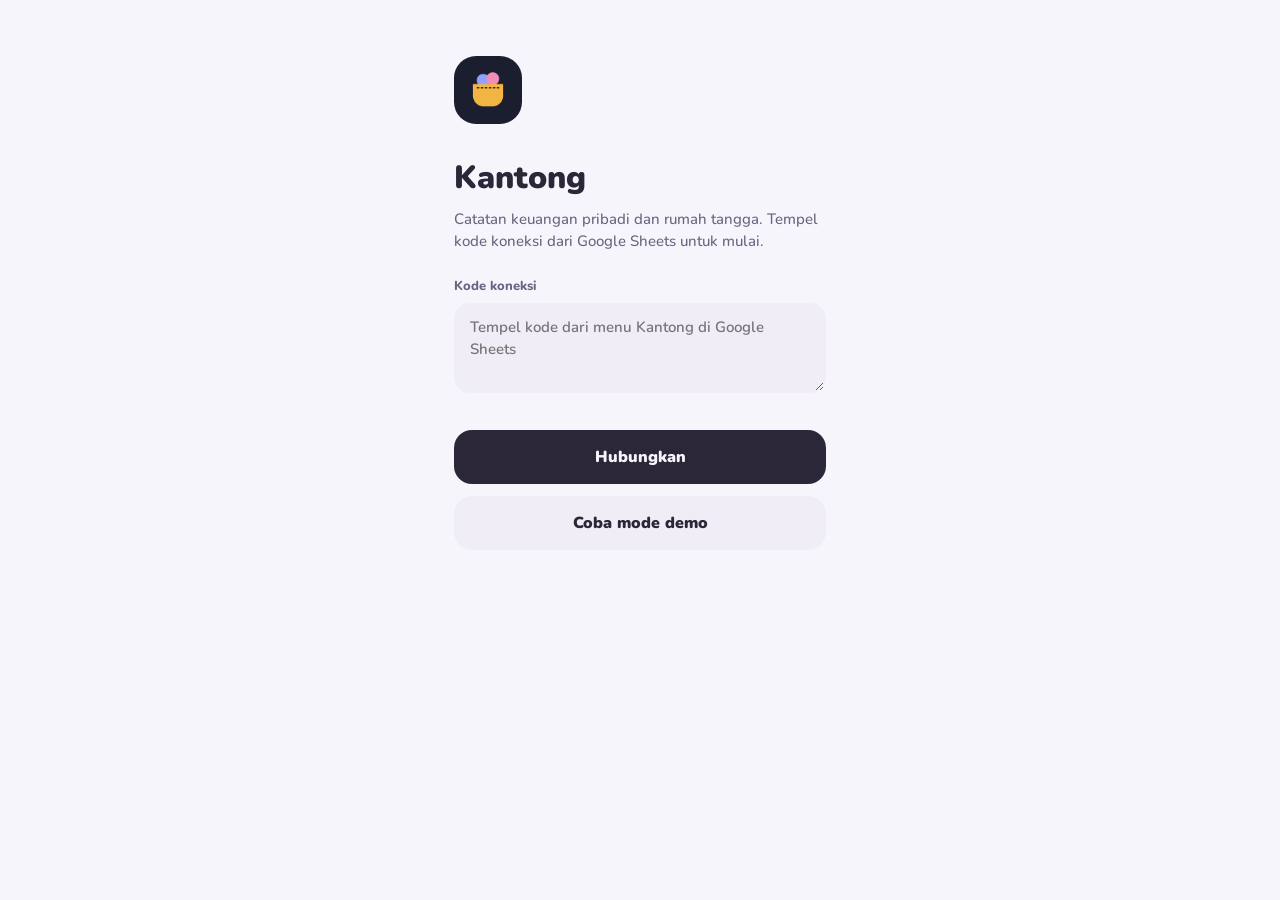
==== public/index.html @ 732570b2 "Tambah aplikasi Kantong + konfigurasi Cloudflare Workers (assets di ./public)" ====
<!doctype html>
<html lang="id">
<head>
  <meta charset="utf-8">
  <meta name="viewport" content="width=device-width, initial-scale=1, viewport-fit=cover">
  <meta name="theme-color" content="#F7F5FC">
  <meta name="color-scheme" content="light dark">
  <meta name="apple-mobile-web-app-capable" content="yes">
  <meta name="mobile-web-app-capable" content="yes">
  <meta name="apple-mobile-web-app-status-bar-style" content="black-translucent">
  <meta name="apple-mobile-web-app-title" content="Kantong">
  <title>Kantong</title>
  <link rel="manifest" href="manifest.webmanifest">
  <link rel="icon" href="icons/icon.svg" type="image/svg+xml">
  <link rel="apple-touch-icon" href="icons/apple-touch-icon.png">
  <link rel="preload" href="fonts/nunito.woff2" as="font" type="font/woff2" crossorigin>
  <link rel="stylesheet" href="styles.css">
</head>
<body>
  <div id="app"></div>
  <div id="toast" class="toast" role="status" aria-live="polite"></div>
  <script src="core.js"></script>
  <script src="app.js"></script>
</body>
</html>
---- public/styles.css ----
@font-face {
  font-family: 'Nunito';
  src: url('fonts/nunito.woff2') format('woff2');
  font-weight: 200 1000;
  font-display: swap;
}

/* ---------- tema terang (default) ---------- */
:root {
  --bg: #F7F5FC;
  --surface: #FFFFFF;
  --surface-2: #F0EDF7;
  --surface-3: #E4DFF0;
  --line: #E4DFF0;
  --text: #2B2638;
  --text-2: #6B6480;
  --text-3: #9C95AE;
  --ink: #2B2638;            /* teks di atas warna pastel, selalu gelap */
  --accent: #C9B8FF;         /* lavender */
  --accent-ink: #2B2638;
  --in: #2F8A66;
  --over: #D9546A;
  --tf: #5B73C9;
  --b-riki: #B8D4FF;         /* biru langit */
  --b-istri: #FFC6DA;        /* pink */
  --b-rt: #FFE29A;           /* butter */
  --hero: #E9E1FF;
  --hero-2: #FFE7D6;
  --shadow: 0 6px 20px rgba(80, 60, 140, .07);
  --tabbar: rgba(255, 255, 255, .9);
  --scrim: rgba(43, 38, 56, .35);

  --gutter: 16px;
  --r-sheet: 28px;
  --r-card: 24px;
  --r-field: 16px;
  --tab-h: 66px;
  --safe-b: env(safe-area-inset-bottom, 0px);
  --safe-t: env(safe-area-inset-top, 0px);
  color-scheme: light;
}

/* ---------- tema gelap ---------- */
@media (prefers-color-scheme: dark) {
  :root:not([data-theme="light"]) {
    --bg: #1B1925; --surface: #252232; --surface-2: #2E2A3D; --surface-3: #3A3550; --line: #3A3550;
    --text: #F3F0FA; --text-2: #B9B2CC; --text-3: #7F7896;
    --accent: #BFAEFF; --in: #8EE3BC; --over: #FF9AAA; --tf: #A9B9FF;
    --b-riki: #9DBFF5; --b-istri: #F5A9C4; --b-rt: #F2D383;
    --hero: #33294F; --hero-2: #3D2F2A;
    --shadow: none; --tabbar: rgba(27, 25, 37, .9); --scrim: rgba(0, 0, 0, .55);
    color-scheme: dark;
  }
}
:root[data-theme="dark"] {
  --bg: #1B1925; --surface: #252232; --surface-2: #2E2A3D; --surface-3: #3A3550; --line: #3A3550;
  --text: #F3F0FA; --text-2: #B9B2CC; --text-3: #7F7896;
  --accent: #BFAEFF; --in: #8EE3BC; --over: #FF9AAA; --tf: #A9B9FF;
  --b-riki: #9DBFF5; --b-istri: #F5A9C4; --b-rt: #F2D383;
  --hero: #33294F; --hero-2: #3D2F2A;
  --shadow: none; --tabbar: rgba(27, 25, 37, .9); --scrim: rgba(0, 0, 0, .55);
  color-scheme: dark;
}

* { box-sizing: border-box; -webkit-tap-highlight-color: transparent; }
html, body { margin: 0; background: var(--bg); color: var(--text); }
body {
  font-family: 'Nunito', ui-rounded, system-ui, -apple-system, 'Segoe UI', sans-serif;
  font-size: 15px; line-height: 1.45; font-weight: 500;
  -webkit-font-smoothing: antialiased; overscroll-behavior-y: none;
}
button, input, select, textarea { font: inherit; color: inherit; }
button { cursor: pointer; border: 0; background: none; padding: 0; }
:focus-visible { outline: 2px solid var(--tf); outline-offset: 2px; border-radius: 10px; }
.num { font-variant-numeric: tabular-nums; }
.muted { color: var(--text-2); }
.faint { color: var(--text-3); }
.hidden { display: none !important; }

/* ---------- shell ---------- */
#app { max-width: 480px; margin: 0 auto; min-height: 100dvh; position: relative; }
.view { padding: calc(var(--safe-t) + 22px) var(--gutter) calc(var(--tab-h) + var(--safe-b) + 32px); }
.topbar { display: flex; align-items: flex-start; justify-content: space-between; gap: 12px; margin-bottom: 18px; }
.topbar h1 { font-size: 27px; line-height: 1.15; font-weight: 900; margin: 2px 0 0; letter-spacing: -0.02em; }
.topbar .date { font-size: 14px; color: var(--text-2); font-weight: 600; }
.back { display: inline-flex; align-items: center; gap: 4px; color: var(--text-2); min-height: 44px; margin: -8px 0 4px -6px; padding: 0 6px; font-weight: 700; }
.back svg { width: 20px; height: 20px; }
.top-actions { display: flex; gap: 8px; align-items: center; }

.sync { display: inline-flex; align-items: center; gap: 6px; font-size: 12px; font-weight: 700; color: var(--text-2);
  min-height: 34px; padding: 0 12px; border-radius: 999px; background: var(--surface); box-shadow: var(--shadow); }
.sync i { width: 8px; height: 8px; border-radius: 50%; background: var(--in); }
.sync.pending i { background: #F2B544; }
.sync.offline i { background: var(--text-3); }
.sync.busy i { animation: pulse 1s ease-in-out infinite; }
@keyframes pulse { 50% { opacity: .3; } }
.theme-btn { width: 34px; height: 34px; border-radius: 50%; background: var(--surface); box-shadow: var(--shadow); display: grid; place-items: center; color: var(--text-2); }
.theme-btn svg { width: 17px; height: 17px; }

.tabbar { position: fixed; left: 0; right: 0; bottom: 0; z-index: 20; padding-bottom: var(--safe-b); background: var(--tabbar);
  backdrop-filter: blur(14px); -webkit-backdrop-filter: blur(14px); border-top: 1px solid var(--line); }
.tabbar nav { max-width: 480px; margin: 0 auto; display: grid; grid-template-columns: repeat(4, 1fr); height: var(--tab-h); padding: 0 8px; }
.tabbar button { display: flex; flex-direction: column; align-items: center; justify-content: center; gap: 3px; font-size: 11px; font-weight: 800; color: var(--text-3); }
.tabbar button svg { width: 24px; height: 24px; padding: 2px; border-radius: 10px; box-sizing: content-box; padding: 3px 14px; }
.tabbar button[aria-current="page"] { color: var(--text); }
.tabbar button[aria-current="page"] svg { background: var(--accent); color: var(--ink); }

/* ---------- section ---------- */
.section { margin-top: 26px; }
.section-h { display: flex; align-items: baseline; justify-content: space-between; margin: 0 4px 10px; }
.section-h h2 { font-size: 18px; font-weight: 900; margin: 0; }
.section-h .aside { font-size: 13px; color: var(--text-2); font-weight: 600; }
.card { background: var(--surface); border-radius: var(--r-card); padding: 18px; box-shadow: var(--shadow); }
.empty { padding: 28px 16px; text-align: center; color: var(--text-2); font-size: 14px; }

/* ---------- chips ---------- */
.chips { display: flex; gap: 8px; overflow-x: auto; scrollbar-width: none; margin: 0 calc(var(--gutter) * -1); padding: 2px var(--gutter); scroll-padding: var(--gutter); }
.chips::-webkit-scrollbar { display: none; }
.chips.wrap { flex-wrap: wrap; overflow: visible; margin: 0; padding: 0; }
.chip { flex: none; display: inline-flex; align-items: center; gap: 8px; min-height: 42px; padding: 0 16px;
  border-radius: 999px; background: var(--surface-2); color: var(--text-2); font-size: 14px; font-weight: 700;
  border: 2px solid transparent; white-space: nowrap; }
.chip .dot { width: 10px; height: 10px; border-radius: 50%; flex: none; }
.chip[aria-pressed="true"] { background: var(--c, var(--accent)); color: var(--ink); }
.chip[aria-pressed="true"] .dot { background: var(--ink) !important; opacity: .35; }
.chip.add { color: var(--text-3); border: 2px dashed var(--line); background: none; }

.seg { display: grid; grid-auto-flow: column; grid-auto-columns: 1fr; background: var(--surface-2); border-radius: 18px; padding: 5px; gap: 4px; }
.seg button { min-height: 40px; border-radius: 14px; font-size: 14px; font-weight: 800; color: var(--text-2); }
.seg button[aria-pressed="true"] { background: var(--surface); color: var(--text); box-shadow: 0 2px 8px rgba(80, 60, 140, .10); }
.seg button[data-tipe="Pengeluaran"][aria-pressed="true"] { background: #FFD1C2; color: var(--ink); }
.seg button[data-tipe="Pemasukan"][aria-pressed="true"] { background: #BDEBD3; color: var(--ink); }
.seg button[data-tipe="Transfer"][aria-pressed="true"] { background: #C7D3FF; color: var(--ink); }

.buku-tabs { display: flex; gap: 8px; overflow-x: auto; scrollbar-width: none; margin-bottom: 16px; }
.buku-tabs button { flex: none; min-height: 38px; padding: 0 16px; border-radius: 999px; font-size: 13px; font-weight: 800;
  color: var(--text-2); background: var(--surface); display: inline-flex; align-items: center; gap: 8px; box-shadow: var(--shadow); }
.buku-tabs button i { width: 9px; height: 9px; border-radius: 50%; background: var(--c); }
.buku-tabs button[aria-pressed="true"] { background: var(--c, var(--accent)); color: var(--ink); }
.buku-tabs button[aria-pressed="true"] i { background: var(--ink); opacity: .35; }

.monthbar { display: flex; align-items: center; justify-content: space-between; margin-bottom: 16px; background: var(--surface); border-radius: 18px; padding: 2px; box-shadow: var(--shadow); }
.monthbar strong { font-size: 16px; font-weight: 900; }
.iconbtn { width: 44px; height: 44px; display: inline-flex; align-items: center; justify-content: center; border-radius: 14px; color: var(--text-2); }
.iconbtn:disabled { opacity: .3; }
.iconbtn svg { width: 20px; height: 20px; }

/* ---------- input form ---------- */
.entry { background: var(--surface); border-radius: var(--r-sheet); padding: 16px; box-shadow: var(--shadow); }
.amount { display: flex; align-items: baseline; gap: 8px; padding: 22px 6px 14px; }
.amount span { font-size: 22px; font-weight: 800; color: var(--text-3); }
.amount input { flex: 1; min-width: 0; background: none; border: 0; outline: none; font-size: 46px; font-weight: 900;
  letter-spacing: -0.02em; line-height: 1.1; caret-color: var(--tf); font-variant-numeric: tabular-nums; color: var(--text); }
.amount input::placeholder { color: var(--surface-3); }
.amount.in input { color: var(--in); }
.amount.tf input { color: var(--tf); }
.field { margin-top: 16px; }
.field label, .field .lbl { display: block; font-size: 13px; color: var(--text-2); margin-bottom: 8px; font-weight: 800; }
.row2 { display: grid; grid-template-columns: 1fr 1fr; gap: 10px; }
.input { width: 100%; min-height: 48px; background: var(--surface-2); border: 2px solid transparent; border-radius: var(--r-field);
  padding: 0 14px; outline: none; font-size: 15px; font-weight: 600; }
.input:focus { border-color: var(--accent); background: var(--surface); }
textarea.input { padding: 12px 14px; min-height: 90px; resize: vertical; }
.toggle { width: 100%; text-align: left; display: flex; align-items: center; justify-content: space-between; gap: 12px; min-height: 48px; }
.toggle .sw { position: relative; width: 48px; height: 30px; border-radius: 999px; background: var(--surface-3); flex: none; transition: background .15s; }
.toggle .sw::after { content: ''; position: absolute; top: 4px; left: 4px; width: 22px; height: 22px; border-radius: 50%; background: #fff; transition: transform .15s; box-shadow: 0 1px 3px rgba(0,0,0,.15); }
.toggle[aria-checked="true"] .sw { background: var(--accent); }
.toggle[aria-checked="true"] .sw::after { transform: translateX(18px); }
.btn { display: inline-flex; align-items: center; justify-content: center; gap: 8px; min-height: 54px; width: 100%;
  border-radius: 18px; font-weight: 900; font-size: 16px; background: var(--text); color: var(--bg); margin-top: 20px; }
.btn:disabled { opacity: .4; }
.btn.ghost { background: var(--surface-2); color: var(--text); }
.btn.danger { background: none; color: var(--over); min-height: 44px; margin-top: 8px; font-weight: 800; }
.btn.small { min-height: 38px; width: auto; padding: 0 16px; font-size: 14px; margin: 0; }
.err { color: var(--over); font-size: 13px; margin-top: 10px; font-weight: 700; }
.readonly-note { display: flex; gap: 10px; align-items: center; font-size: 13px; color: var(--text-2); font-weight: 600;
  background: var(--surface-2); border-radius: 16px; padding: 12px 14px; margin-bottom: 16px; }

/* ---------- budget meter ---------- */
.meter { height: 12px; border-radius: 999px; background: var(--surface-2); overflow: hidden; display: block; }
.meter i { display: block; height: 100%; border-radius: inherit; background: var(--c, var(--accent)); transition: width .4s ease; }
.meter.over i { background: #FFADB9; }
.budget-head { display: flex; justify-content: space-between; align-items: baseline; gap: 12px; margin-bottom: 10px; }
.budget-head .big { font-size: 24px; font-weight: 900; letter-spacing: -0.01em; }
.budget-head .big.over { color: var(--over); }
.budget-foot { display: flex; justify-content: space-between; font-size: 12px; color: var(--text-3); margin-top: 8px; font-weight: 700; }

/* kartu sisa budget di beranda: blok pastel */
.hero { background: var(--hero); border-radius: var(--r-card); padding: 18px; position: relative; overflow: hidden; }
.hero::after { content: ''; position: absolute; width: 140px; height: 140px; border-radius: 50%; right: -40px; top: -50px; background: var(--hero-2); opacity: .9; }
.hero > * { position: relative; z-index: 1; }
.hero .meter { background: rgba(255, 255, 255, .55); }
:root[data-theme="dark"] .hero .meter { background: rgba(0, 0, 0, .25); }
@media (prefers-color-scheme: dark) { :root:not([data-theme="light"]) .hero .meter { background: rgba(0, 0, 0, .25); } }

/* ---------- transaksi list ---------- */
.day { margin-top: 20px; }
#rw > .list, #cd > .list { margin-top: 16px; }
.day-h { display: flex; justify-content: space-between; font-size: 13px; color: var(--text-2); margin: 0 6px 6px; font-weight: 800; }
.tx { display: flex; align-items: center; gap: 12px; width: 100%; text-align: left; padding: 12px 2px; border-bottom: 1px dashed var(--line); min-height: 62px; }
.tx:last-child { border-bottom: 0; }
.tx .ic { width: 40px; height: 40px; border-radius: 14px 14px 14px 6px; flex: none; display: grid; place-items: center; font-weight: 900; font-size: 15px;
  background: var(--c); color: var(--ink); }
.tx .ic svg { width: 18px; height: 18px; }
.tx .main { flex: 1; min-width: 0; }
.tx .t1 { display: block; font-weight: 800; font-size: 15px; white-space: nowrap; overflow: hidden; text-overflow: ellipsis; }
.tx .t2 { font-size: 12px; color: var(--text-3); display: flex; gap: 6px; align-items: center; flex-wrap: wrap; margin-top: 2px; font-weight: 600; }
.tx .amt { font-weight: 900; font-size: 15px; white-space: nowrap; }
.tx .amt.in { color: var(--in); }
.tx .amt.tf { color: var(--tf); }
.tag { display: inline-flex; align-items: center; gap: 4px; font-size: 11px; font-weight: 800; padding: 2px 8px; border-radius: 999px; background: var(--surface-2); color: var(--text-2); }
.tag i { width: 6px; height: 6px; border-radius: 50%; background: var(--c); }
.list { background: var(--surface); border-radius: var(--r-card); padding: 0 16px; box-shadow: var(--shadow); }

/* ---------- ringkasan ---------- */
.overview { display: grid; grid-template-columns: 148px 1fr; gap: 18px; align-items: center; }
.donut { position: relative; width: 148px; height: 148px; }
.donut svg { width: 100%; height: 100%; transform: rotate(-90deg); }
.donut circle { stroke-linecap: round; }
.donut .center { position: absolute; inset: 0; display: grid; place-content: center; text-align: center; }
.donut .center small { font-size: 11px; color: var(--text-2); font-weight: 700; }
.donut .center b { font-size: 16px; font-weight: 900; }
.stats { display: grid; gap: 12px; }
.stat small { display: block; font-size: 12px; color: var(--text-2); font-weight: 700; }
.stat b { font-size: 18px; font-weight: 900; }
.stat b.in { color: var(--in); }
.stat b.over { color: var(--over); }
.cat { display: block; width: 100%; text-align: left; padding: 14px 0; border-bottom: 1px dashed var(--line); }
.cat:last-child { border-bottom: 0; }
.cat-top { display: flex; align-items: center; gap: 10px; margin-bottom: 8px; }
.cat-top .dot { width: 14px; height: 14px; border-radius: 6px 6px 6px 2px; background: var(--c); flex: none; }
.cat-top .name { flex: 1; font-weight: 800; min-width: 0; overflow: hidden; text-overflow: ellipsis; white-space: nowrap; }
.cat-top .pct { font-size: 12px; color: var(--text-3); width: 38px; text-align: right; font-weight: 700; }
.cat-top .val { font-weight: 900; }
.cat-sub { display: flex; justify-content: space-between; font-size: 12px; color: var(--text-3); margin-top: 6px; font-weight: 700; }
.cat-sub .over { color: var(--over); }
.wallet { display: flex; align-items: center; gap: 12px; padding: 12px 0; border-bottom: 1px dashed var(--line); width: 100%; text-align: left; min-height: 58px; }
.wallet:last-child { border-bottom: 0; }
.wallet .main { flex: 1; min-width: 0; }
.wallet .t1 { font-weight: 800; }
.wallet .t2 { font-size: 12px; color: var(--text-3); font-weight: 600; }
.wallet .amt { font-weight: 900; }
.wallet .amt.neg { color: var(--over); }
.wallet .ic { border-radius: 4px !important; }
.total-row { display: flex; justify-content: space-between; padding: 12px 6px 2px; font-size: 13px; color: var(--text-2); font-weight: 700; }

/* ---------- settings ---------- */
.menu { background: var(--surface); border-radius: var(--r-card); overflow: hidden; box-shadow: var(--shadow); }
.menu button { display: flex; align-items: center; gap: 12px; width: 100%; min-height: 58px; padding: 0 18px; text-align: left; border-bottom: 1px dashed var(--line); font-weight: 800; }
.menu button:last-child { border-bottom: 0; }
.menu button .main { flex: 1; }
.menu button .t2 { font-size: 12px; color: var(--text-3); font-weight: 600; }
.menu svg { width: 18px; height: 18px; color: var(--text-3); }
.menu .seg { margin: 0 18px 16px; }
.swatches { display: flex; flex-wrap: wrap; gap: 10px; }
.swatches button { width: 38px; height: 38px; border-radius: 50%; background: var(--c); border: 3px solid transparent; }
.swatches button[aria-pressed="true"] { border-color: var(--text); }
.budget-row { display: grid; grid-template-columns: 1fr 140px; gap: 12px; align-items: center; padding: 8px 0; border-bottom: 1px dashed var(--line); }
.budget-row:last-child { border-bottom: 0; }
.budget-row .name { display: flex; align-items: center; gap: 10px; font-weight: 700; min-width: 0; }
.budget-row .name .dot { width: 12px; height: 12px; border-radius: 5px 5px 5px 2px; background: var(--c); flex: none; }
.budget-row .input { text-align: right; min-height: 44px; }
.sticky-save { position: sticky; bottom: calc(var(--tab-h) + var(--safe-b) + 12px); margin-top: 16px; }

/* ---------- sheet & toast ---------- */
.scrim { position: fixed; inset: 0; z-index: 40; background: var(--scrim); opacity: 0; transition: opacity .2s; }
.scrim.show { opacity: 1; }
.sheet { position: fixed; left: 0; right: 0; bottom: 0; z-index: 41; max-width: 480px; margin: 0 auto; max-height: 92dvh; overflow-y: auto;
  background: var(--bg); border-radius: var(--r-sheet) var(--r-sheet) 0 0; padding: 8px var(--gutter) calc(var(--safe-b) + 20px);
  transform: translateY(100%); transition: transform .28s cubic-bezier(.2, .9, .3, 1.05); }
.sheet.show { transform: none; }
.sheet .grab { width: 44px; height: 5px; border-radius: 5px; background: var(--surface-3); margin: 6px auto 12px; }
.sheet-h { display: flex; align-items: center; justify-content: space-between; margin-bottom: 8px; }
.sheet-h h3 { margin: 0; font-size: 20px; font-weight: 900; }
.toast { position: fixed; left: 50%; bottom: calc(var(--tab-h) + var(--safe-b) + 16px); z-index: 60; transform: translate(-50%, 20px);
  background: var(--text); color: var(--bg); padding: 12px 18px; border-radius: 999px; font-size: 14px; font-weight: 800;
  opacity: 0; transition: opacity .2s, transform .2s; max-width: calc(100% - 32px); pointer-events: none; }
.toast.show { opacity: 1; transform: translate(-50%, 0); }
.toast.bad { background: #FFADB9; color: var(--ink); }

/* ---------- connect ---------- */
.connect { padding: calc(var(--safe-t) + 56px) 24px 40px; max-width: 420px; margin: 0 auto; }
.connect .logo { width: 68px; height: 68px; border-radius: 22px; margin-bottom: 24px; }
.connect h1 { font-size: 32px; font-weight: 900; margin: 0 0 8px; }
.connect p { color: var(--text-2); margin: 0 0 24px; }
.demo-bar { font-size: 12px; text-align: center; padding: 7px var(--gutter); background: var(--b-rt); color: var(--ink); font-weight: 700; }
.demo-bar button { font-weight: 900; text-decoration: underline; }

.skeleton { height: 64px; border-radius: 18px; background: linear-gradient(90deg, var(--surface) 0%, var(--surface-2) 50%, var(--surface) 100%);
  background-size: 200% 100%; animation: sk 1.2s linear infinite; margin-bottom: 8px; }
@keyframes sk { to { background-position: -200% 0; } }

@media (prefers-reduced-motion: reduce) { *, *::before, *::after { animation: none !important; transition: none !important; } }
@media (min-width: 520px) { .view { padding-top: 32px; } }
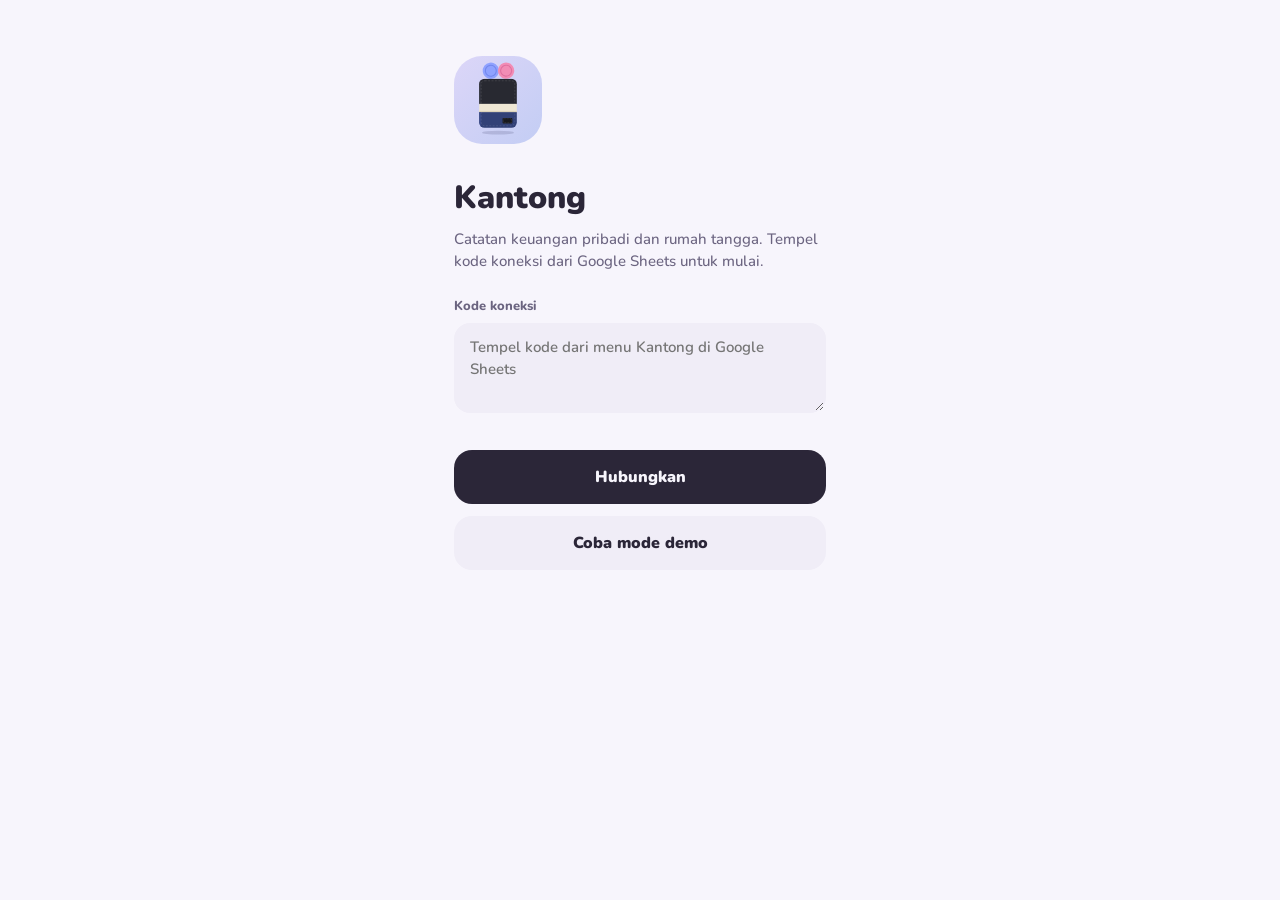
==== commit dca0a76c: "Ikon baru: dompet bifold + animasi di layar koneksi - icons: icon.svg, icon-animated.svg, icon-32/19" ====
--- a/public/index.html
+++ b/public/index.html
@@ -12,6 +12,7 @@
   <title>Kantong</title>
   <link rel="manifest" href="manifest.webmanifest">
   <link rel="icon" href="icons/icon.svg" type="image/svg+xml">
+  <link rel="icon" href="icons/icon-32.png" sizes="32x32" type="image/png">
   <link rel="apple-touch-icon" href="icons/apple-touch-icon.png">
   <link rel="preload" href="fonts/nunito.woff2" as="font" type="font/woff2" crossorigin>
   <link rel="stylesheet" href="styles.css">
--- a/public/styles.css
+++ b/public/styles.css
@@ -280,7 +280,7 @@
 
 /* ---------- connect ---------- */
 .connect { padding: calc(var(--safe-t) + 56px) 24px 40px; max-width: 420px; margin: 0 auto; }
-.connect .logo { width: 68px; height: 68px; border-radius: 22px; margin-bottom: 24px; }
+.connect .logo { width: 88px; height: 88px; border-radius: 28px; margin-bottom: 24px; }
 .connect h1 { font-size: 32px; font-weight: 900; margin: 0 0 8px; }
 .connect p { color: var(--text-2); margin: 0 0 24px; }
 .demo-bar { font-size: 12px; text-align: center; padding: 7px var(--gutter); background: var(--b-rt); color: var(--ink); font-weight: 700; }
